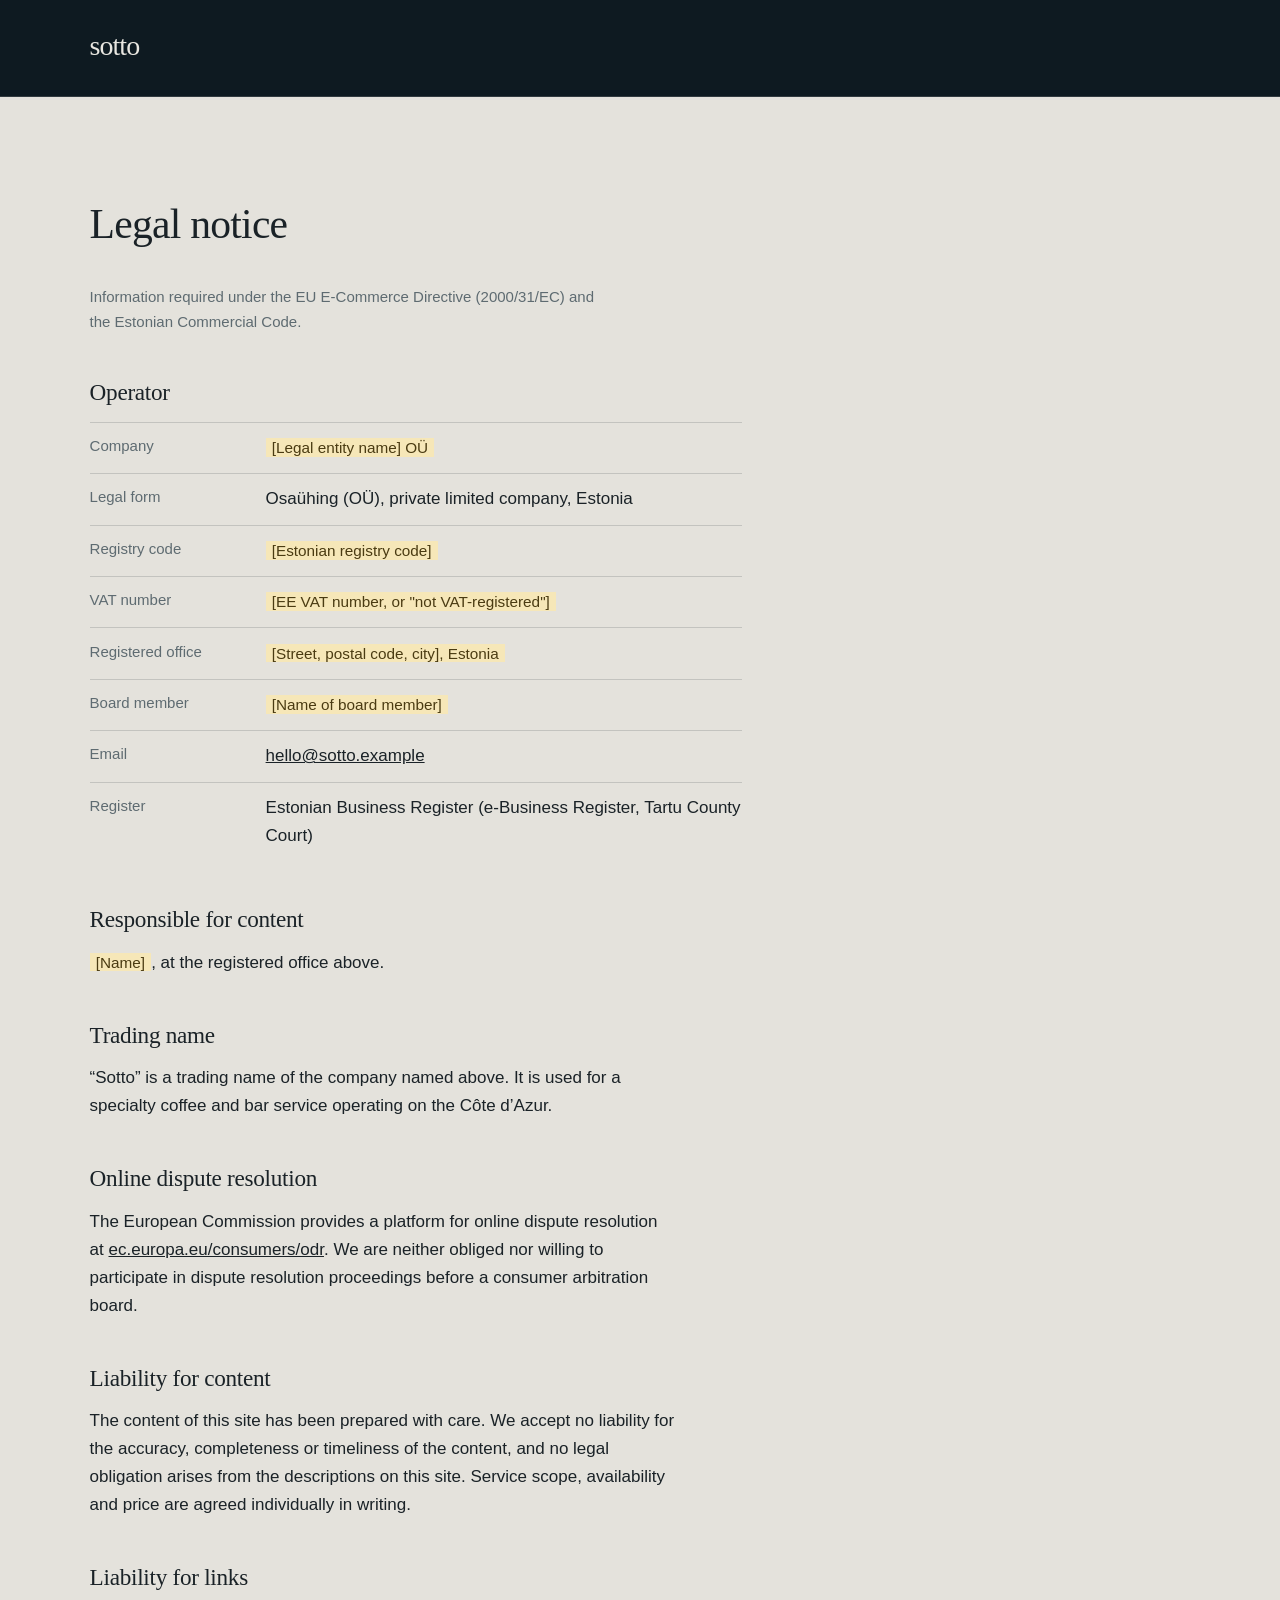
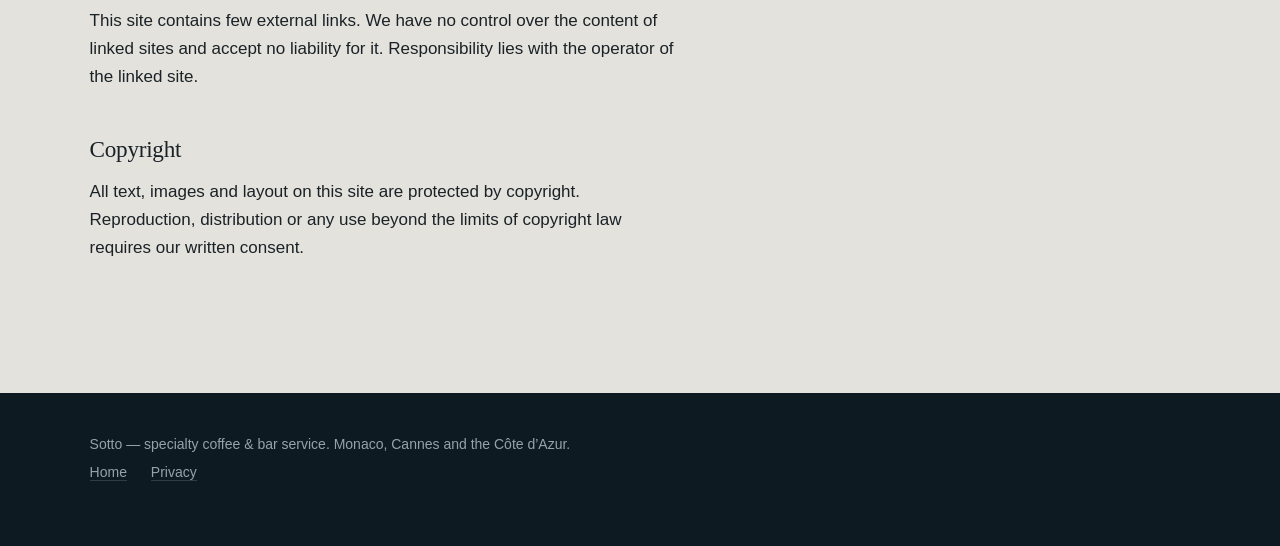
==== legal/index.html @ d457377a "Sotto: static one-page site, ready to deploy Ports the approved sotto.html comp unchanged into a dep" ====
<!DOCTYPE html>
<html lang="en">
<head>
<meta charset="utf-8">
<meta name="viewport" content="width=device-width, initial-scale=1">
<title>Legal notice — Sotto</title>
<meta name="description" content="Legal notice and company information for Sotto, specialty coffee and bar service.">
<link rel="canonical" href="https://sotto.services/legal/">
<meta name="robots" content="noindex, follow">
<meta name="theme-color" content="#0E1A21">
<link rel="icon" href="/assets/favicon.svg" type="image/svg+xml">
<link rel="apple-touch-icon" href="/assets/apple-touch-icon.png">
<link rel="preload" href="/fonts/schibsted-grotesk-latin.woff2" as="font" type="font/woff2" crossorigin>
<link rel="stylesheet" href="/assets/page.css">
</head>
<body>

<div class="topbar"><a href="/">sotto</a></div>

<main>
  <h1>Legal notice</h1>
  <p class="updated">Information required under the EU E-Commerce Directive (2000/31/EC) and the Estonian Commercial Code.</p>

  <h2>Operator</h2>
  <dl class="facts">
    <dt>Company</dt><dd><span class="todo">[Legal entity name] OÜ</span></dd>
    <dt>Legal form</dt><dd>Osaühing (OÜ), private limited company, Estonia</dd>
    <dt>Registry code</dt><dd><span class="todo">[Estonian registry code]</span></dd>
    <dt>VAT number</dt><dd><span class="todo">[EE VAT number, or "not VAT-registered"]</span></dd>
    <dt>Registered office</dt><dd><span class="todo">[Street, postal code, city], Estonia</span></dd>
    <dt>Board member</dt><dd><span class="todo">[Name of board member]</span></dd>
    <dt>Email</dt><dd><a href="mailto:hello@sotto.example">hello@sotto.example</a></dd>
    <dt>Register</dt><dd>Estonian Business Register (e-Business Register, Tartu County Court)</dd>
  </dl>

  <h2>Responsible for content</h2>
  <p><span class="todo">[Name]</span>, at the registered office above.</p>

  <h2>Trading name</h2>
  <p>&ldquo;Sotto&rdquo; is a trading name of the company named above. It is used for a specialty coffee and bar service operating on the Côte d&rsquo;Azur.</p>

  <h2>Online dispute resolution</h2>
  <p>The European Commission provides a platform for online dispute resolution at
    <a href="https://ec.europa.eu/consumers/odr/" rel="noopener">ec.europa.eu/consumers/odr</a>.
    We are neither obliged nor willing to participate in dispute resolution proceedings
    before a consumer arbitration board.</p>

  <h2>Liability for content</h2>
  <p>The content of this site has been prepared with care. We accept no liability for the
    accuracy, completeness or timeliness of the content, and no legal obligation arises
    from the descriptions on this site. Service scope, availability and price are agreed
    individually in writing.</p>

  <h2>Liability for links</h2>
  <p>This site contains few external links. We have no control over the content of linked
    sites and accept no liability for it. Responsibility lies with the operator of the
    linked site.</p>

  <h2>Copyright</h2>
  <p>All text, images and layout on this site are protected by copyright. Reproduction,
    distribution or any use beyond the limits of copyright law requires our written consent.</p>
</main>

<footer>
  <p>Sotto — specialty coffee &amp; bar service. Monaco, Cannes and the Côte d&rsquo;Azur.</p>
  <p class="legal-links">
    <a href="/">Home</a>
    <a href="/privacy/">Privacy</a>
  </p>
</footer>

</body>
</html>
---- assets/page.css ----
/* Sotto — shared styles for the legal subpages.
   Same tokens and type as index.html; nothing new is invented here. */
@font-face{
  font-family:'Newsreader';font-style:normal;font-weight:200 400;font-display:swap;
  src:url('/fonts/newsreader-latin.woff2') format('woff2');
  unicode-range:U+0000-00FF,U+0131,U+0152-0153,U+02BB-02BC,U+02C6,U+02DA,U+02DC,U+0304,U+0308,U+0329,U+2000-206F,U+20AC,U+2122,U+2191,U+2193,U+2212,U+2215,U+FEFF,U+FFFD;
}
@font-face{
  font-family:'Newsreader';font-style:normal;font-weight:200 400;font-display:swap;
  src:url('/fonts/newsreader-latin-ext.woff2') format('woff2');
  unicode-range:U+0100-02BA,U+02BD-02C5,U+02C7-02CC,U+02CE-02D7,U+02DD-02FF,U+0304,U+0308,U+0329,U+1D00-1DBF,U+1E00-1E9F,U+1EF2-1EFF,U+2020,U+20A0-20AB,U+20AD-20C0,U+2113,U+2C60-2C7F,U+A720-A7FF;
}
@font-face{
  font-family:'Schibsted Grotesk';font-style:normal;font-weight:400 500;font-display:swap;
  src:url('/fonts/schibsted-grotesk-latin.woff2') format('woff2');
  unicode-range:U+0000-00FF,U+0131,U+0152-0153,U+02BB-02BC,U+02C6,U+02DA,U+02DC,U+0304,U+0308,U+0329,U+2000-206F,U+20AC,U+2122,U+2191,U+2193,U+2212,U+2215,U+FEFF,U+FFFD;
}
@font-face{
  font-family:'Schibsted Grotesk';font-style:normal;font-weight:400 500;font-display:swap;
  src:url('/fonts/schibsted-grotesk-latin-ext.woff2') format('woff2');
  unicode-range:U+0100-02BA,U+02BD-02C5,U+02C7-02CC,U+02CE-02D7,U+02DD-02FF,U+0304,U+0308,U+0329,U+1D00-1DBF,U+1E00-1E9F,U+1EF2-1EFF,U+2020,U+20A0-20AB,U+20AD-20C0,U+2113,U+2C60-2C7F,U+A720-A7FF;
}

:root{
  --night:#0E1A21;
  --paper:#E4E2DC;
  --light-ink:#1A2227;
  --light-mute:#5E6B71;
  --dark-ink:#E9E7E1;
  --dark-mute:#94A3AA;
  --rule-light:rgba(26,34,39,.16);
  --rule-dark:rgba(233,231,225,.16);
  --serif:"Newsreader",Georgia,"Times New Roman",serif;
  --sans:"Schibsted Grotesk","Helvetica Neue",Arial,sans-serif;
  --pad:clamp(1.5rem,7vw,7rem);
}

*{box-sizing:border-box}
html{-webkit-text-size-adjust:100%}
body{
  margin:0;
  background:var(--paper);
  color:var(--light-ink);
  font-family:var(--sans);
  font-size:17px;
  line-height:1.65;
  -webkit-font-smoothing:antialiased;
}

.topbar{
  padding:2rem var(--pad);
  background:var(--night);
  border-bottom:1px solid var(--rule-dark);
}
.topbar a{
  font-family:var(--serif);
  font-weight:200;
  font-size:1.75rem;
  letter-spacing:-.035em;
  color:var(--dark-ink);
  text-decoration:none;
  line-height:1;
}

main{padding:clamp(3.5rem,9vw,6.5rem) var(--pad) clamp(4rem,10vw,7rem);max-width:52rem}

h1{
  font-family:var(--serif);
  font-weight:300;
  font-size:clamp(1.9rem,4.5vw,2.6rem);
  line-height:1.15;
  letter-spacing:-.018em;
  margin:0 0 2.25rem;
}
h2{
  font-family:var(--serif);
  font-weight:300;
  font-size:clamp(1.2rem,2.6vw,1.45rem);
  line-height:1.25;
  letter-spacing:-.012em;
  margin:2.75rem 0 .9rem;
}
p,li{max-width:62ch}
p{margin:0 0 1.15rem}
ul{padding-left:1.15rem;margin:0 0 1.15rem}
li{margin-bottom:.4rem}
.mute{color:var(--light-mute)}
.updated{font-size:.9375rem;color:var(--light-mute);margin-bottom:2.5rem}

dl.facts{margin:0;display:grid;grid-template-columns:11rem 1fr;max-width:46rem}
dl.facts dt{padding:.7rem 0;border-top:1px solid var(--rule-light);color:var(--light-mute);font-size:.9375rem}
dl.facts dd{padding:.7rem 0;margin:0;border-top:1px solid var(--rule-light)}
@media (max-width:32rem){
  dl.facts{grid-template-columns:1fr}
  dl.facts dd{border-top:0;padding-top:0;padding-bottom:.9rem}
}

/* Unfilled launch-blocking values. Deliberately loud so they cannot ship unnoticed. */
.todo{
  background:#F6E7B8;
  color:#4A3B12;
  padding:.05em .4em;
  font-family:var(--sans);
  font-size:.9em;
}

a{color:inherit}
a:focus-visible{outline:2px solid currentColor;outline-offset:4px}

footer{
  padding:2.5rem var(--pad) 3.5rem;
  background:var(--night);
  color:var(--dark-mute);
  font-size:.875rem;
}
footer p{margin:0 0 .35rem;max-width:none}
footer a{color:inherit;text-decoration:none;border-bottom:1px solid var(--rule-dark)}
footer a:hover,footer a:focus-visible{color:var(--dark-ink);border-bottom-color:var(--dark-ink)}
.legal-links a + a{margin-left:1.25rem}
@media (prefers-reduced-motion:reduce){*{transition:none!important;animation:none!important}}
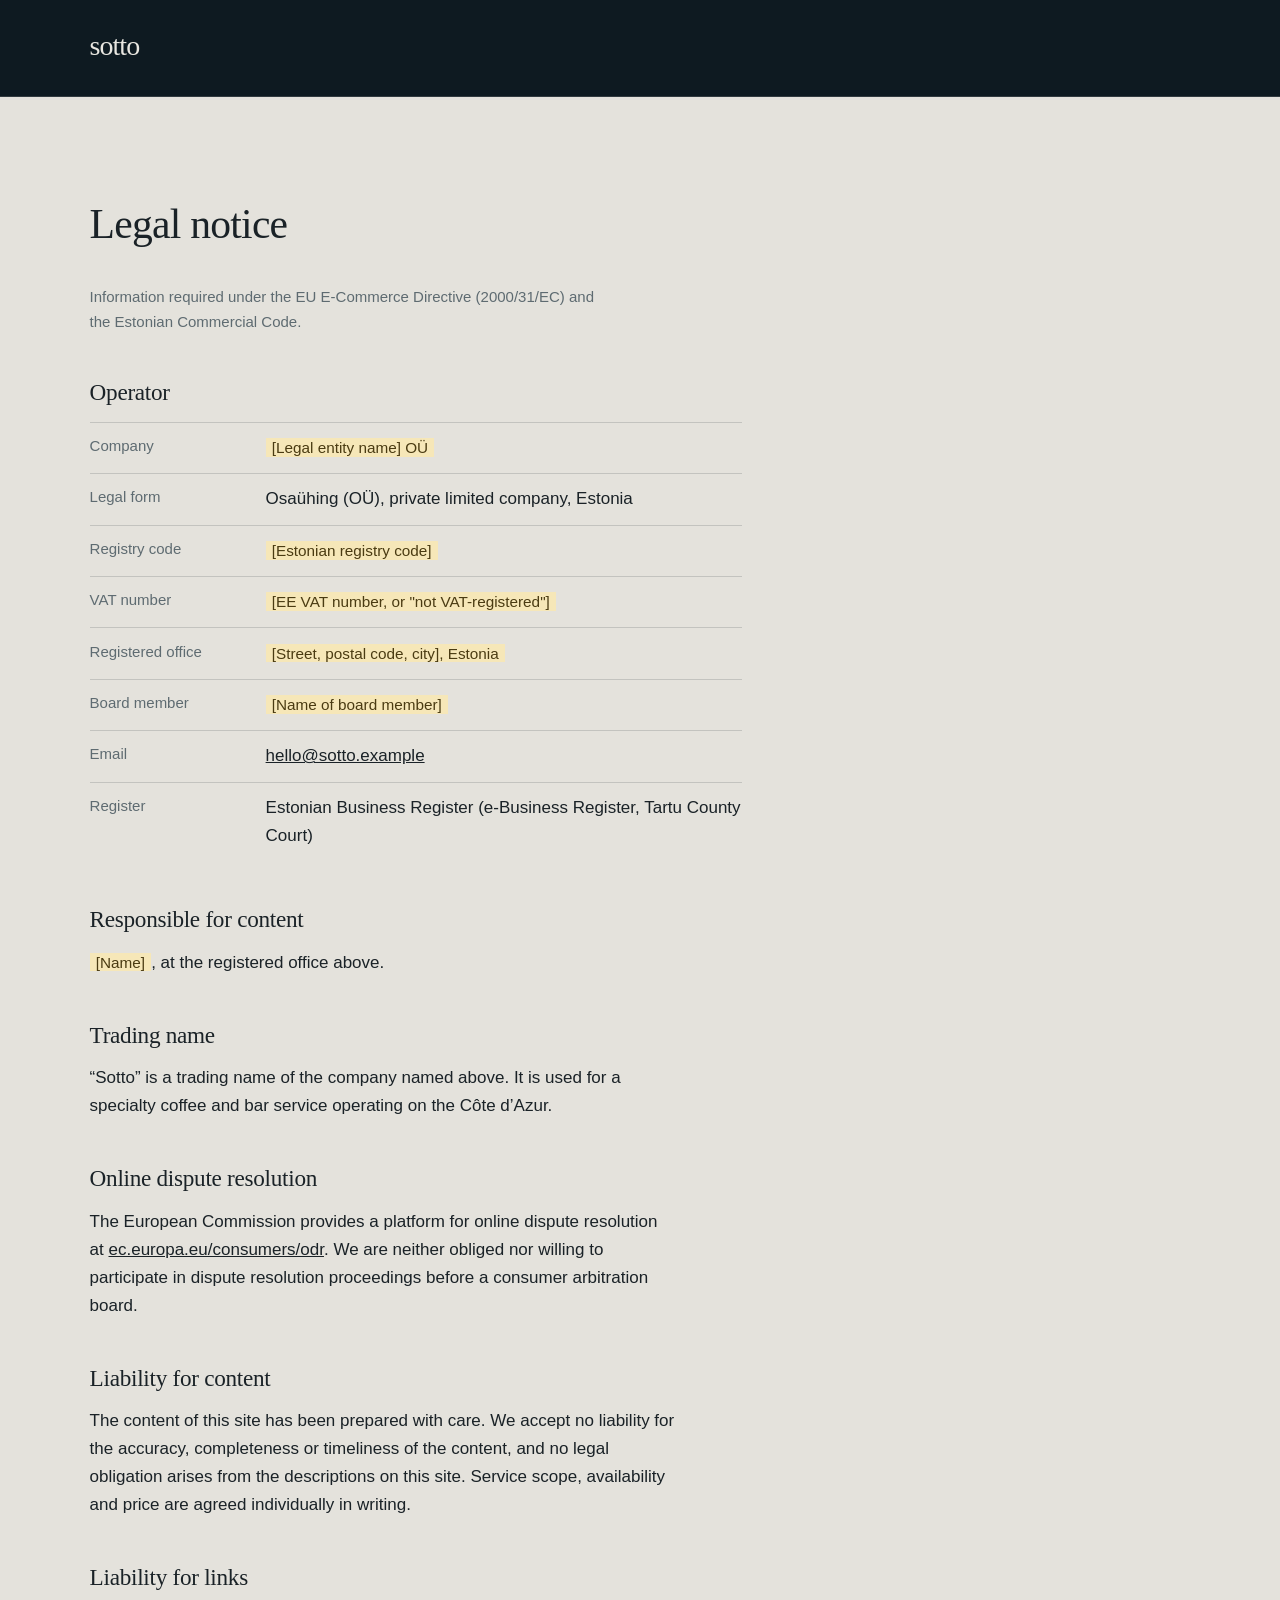
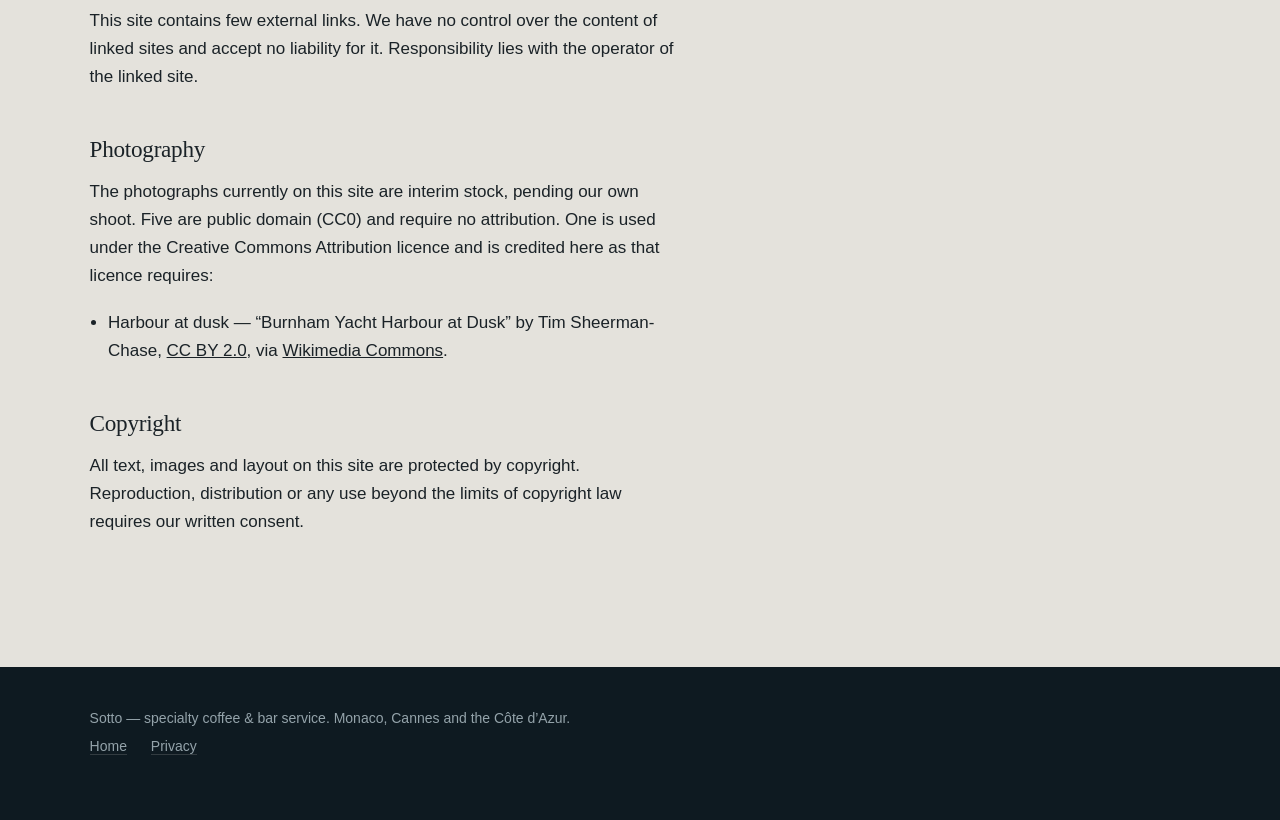
==== commit 3c559075: "Add interim photography to all six slots WebP with a JPEG fallback, selected per browser by image-se" ====
--- a/legal/index.html
+++ b/legal/index.html
@@ -56,6 +56,16 @@
     sites and accept no liability for it. Responsibility lies with the operator of the
     linked site.</p>
 
+  <h2>Photography</h2>
+  <p>The photographs currently on this site are interim stock, pending our own shoot.
+    Five are public domain (CC0) and require no attribution. One is used under the
+    Creative Commons Attribution licence and is credited here as that licence requires:</p>
+  <ul>
+    <li>Harbour at dusk — &ldquo;Burnham Yacht Harbour at Dusk&rdquo; by Tim Sheerman-Chase,
+      <a href="https://creativecommons.org/licenses/by/2.0/" rel="noopener nofollow">CC BY 2.0</a>,
+      via <a href="https://commons.wikimedia.org/w/index.php?curid=119362507" rel="noopener nofollow">Wikimedia Commons</a>.</li>
+  </ul>
+
   <h2>Copyright</h2>
   <p>All text, images and layout on this site are protected by copyright. Reproduction,
     distribution or any use beyond the limits of copyright law requires our written consent.</p>
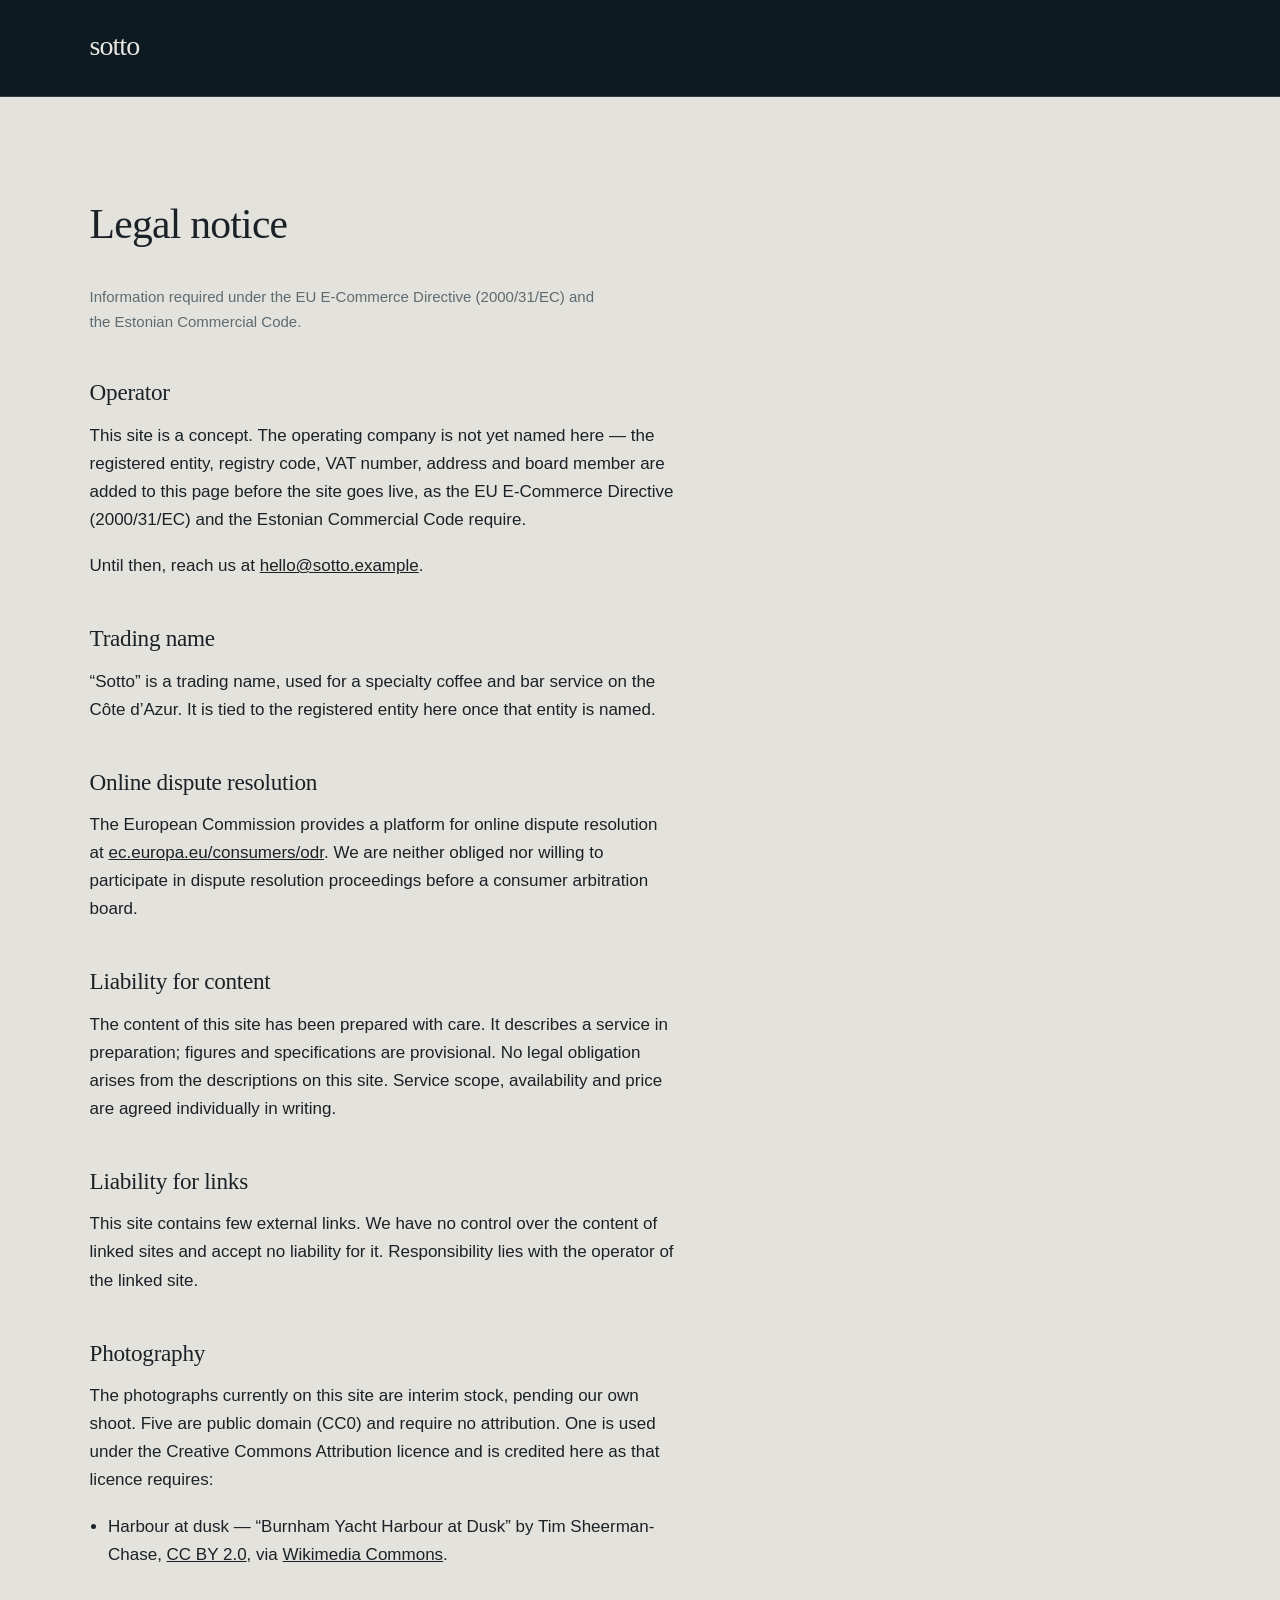
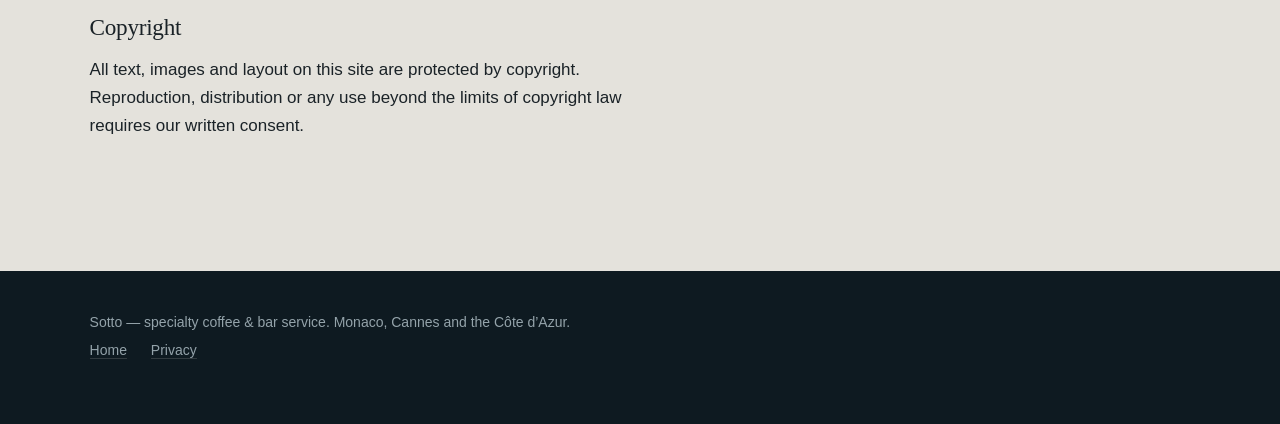
==== commit ee13a97e: "Drop the OU placeholders: the site is a concept, not a launch The legal notice and privacy policy no" ====
--- a/legal/index.html
+++ b/legal/index.html
@@ -22,22 +22,15 @@
   <p class="updated">Information required under the EU E-Commerce Directive (2000/31/EC) and the Estonian Commercial Code.</p>
 
   <h2>Operator</h2>
-  <dl class="facts">
-    <dt>Company</dt><dd><span class="todo">[Legal entity name] OÜ</span></dd>
-    <dt>Legal form</dt><dd>Osaühing (OÜ), private limited company, Estonia</dd>
-    <dt>Registry code</dt><dd><span class="todo">[Estonian registry code]</span></dd>
-    <dt>VAT number</dt><dd><span class="todo">[EE VAT number, or "not VAT-registered"]</span></dd>
-    <dt>Registered office</dt><dd><span class="todo">[Street, postal code, city], Estonia</span></dd>
-    <dt>Board member</dt><dd><span class="todo">[Name of board member]</span></dd>
-    <dt>Email</dt><dd><a href="mailto:hello@sotto.example">hello@sotto.example</a></dd>
-    <dt>Register</dt><dd>Estonian Business Register (e-Business Register, Tartu County Court)</dd>
-  </dl>
-
-  <h2>Responsible for content</h2>
-  <p><span class="todo">[Name]</span>, at the registered office above.</p>
+  <p>This site is a concept. The operating company is not yet named here — the registered
+    entity, registry code, VAT number, address and board member are added to this page
+    before the site goes live, as the EU E-Commerce Directive (2000/31/EC) and the
+    Estonian Commercial Code require.</p>
+  <p>Until then, reach us at <a href="mailto:hello@sotto.example">hello@sotto.example</a>.</p>
 
   <h2>Trading name</h2>
-  <p>&ldquo;Sotto&rdquo; is a trading name of the company named above. It is used for a specialty coffee and bar service operating on the Côte d&rsquo;Azur.</p>
+  <p>&ldquo;Sotto&rdquo; is a trading name, used for a specialty coffee and bar service on the
+    Côte d&rsquo;Azur. It is tied to the registered entity here once that entity is named.</p>
 
   <h2>Online dispute resolution</h2>
   <p>The European Commission provides a platform for online dispute resolution at
@@ -46,8 +39,8 @@
     before a consumer arbitration board.</p>
 
   <h2>Liability for content</h2>
-  <p>The content of this site has been prepared with care. We accept no liability for the
-    accuracy, completeness or timeliness of the content, and no legal obligation arises
+  <p>The content of this site has been prepared with care. It describes a service in
+    preparation; figures and specifications are provisional. No legal obligation arises
     from the descriptions on this site. Service scope, availability and price are agreed
     individually in writing.</p>
 
--- a/assets/page.css
+++ b/assets/page.css
@@ -87,6 +87,7 @@
 .mute{color:var(--light-mute)}
 .updated{font-size:.9375rem;color:var(--light-mute);margin-bottom:2.5rem}
 
+/* Unused while the site is a concept; the operator details return to it. */
 dl.facts{margin:0;display:grid;grid-template-columns:11rem 1fr;max-width:46rem}
 dl.facts dt{padding:.7rem 0;border-top:1px solid var(--rule-light);color:var(--light-mute);font-size:.9375rem}
 dl.facts dd{padding:.7rem 0;margin:0;border-top:1px solid var(--rule-light)}
@@ -95,14 +96,6 @@
   dl.facts dd{border-top:0;padding-top:0;padding-bottom:.9rem}
 }
 
-/* Unfilled launch-blocking values. Deliberately loud so they cannot ship unnoticed. */
-.todo{
-  background:#F6E7B8;
-  color:#4A3B12;
-  padding:.05em .4em;
-  font-family:var(--sans);
-  font-size:.9em;
-}
 
 a{color:inherit}
 a:focus-visible{outline:2px solid currentColor;outline-offset:4px}
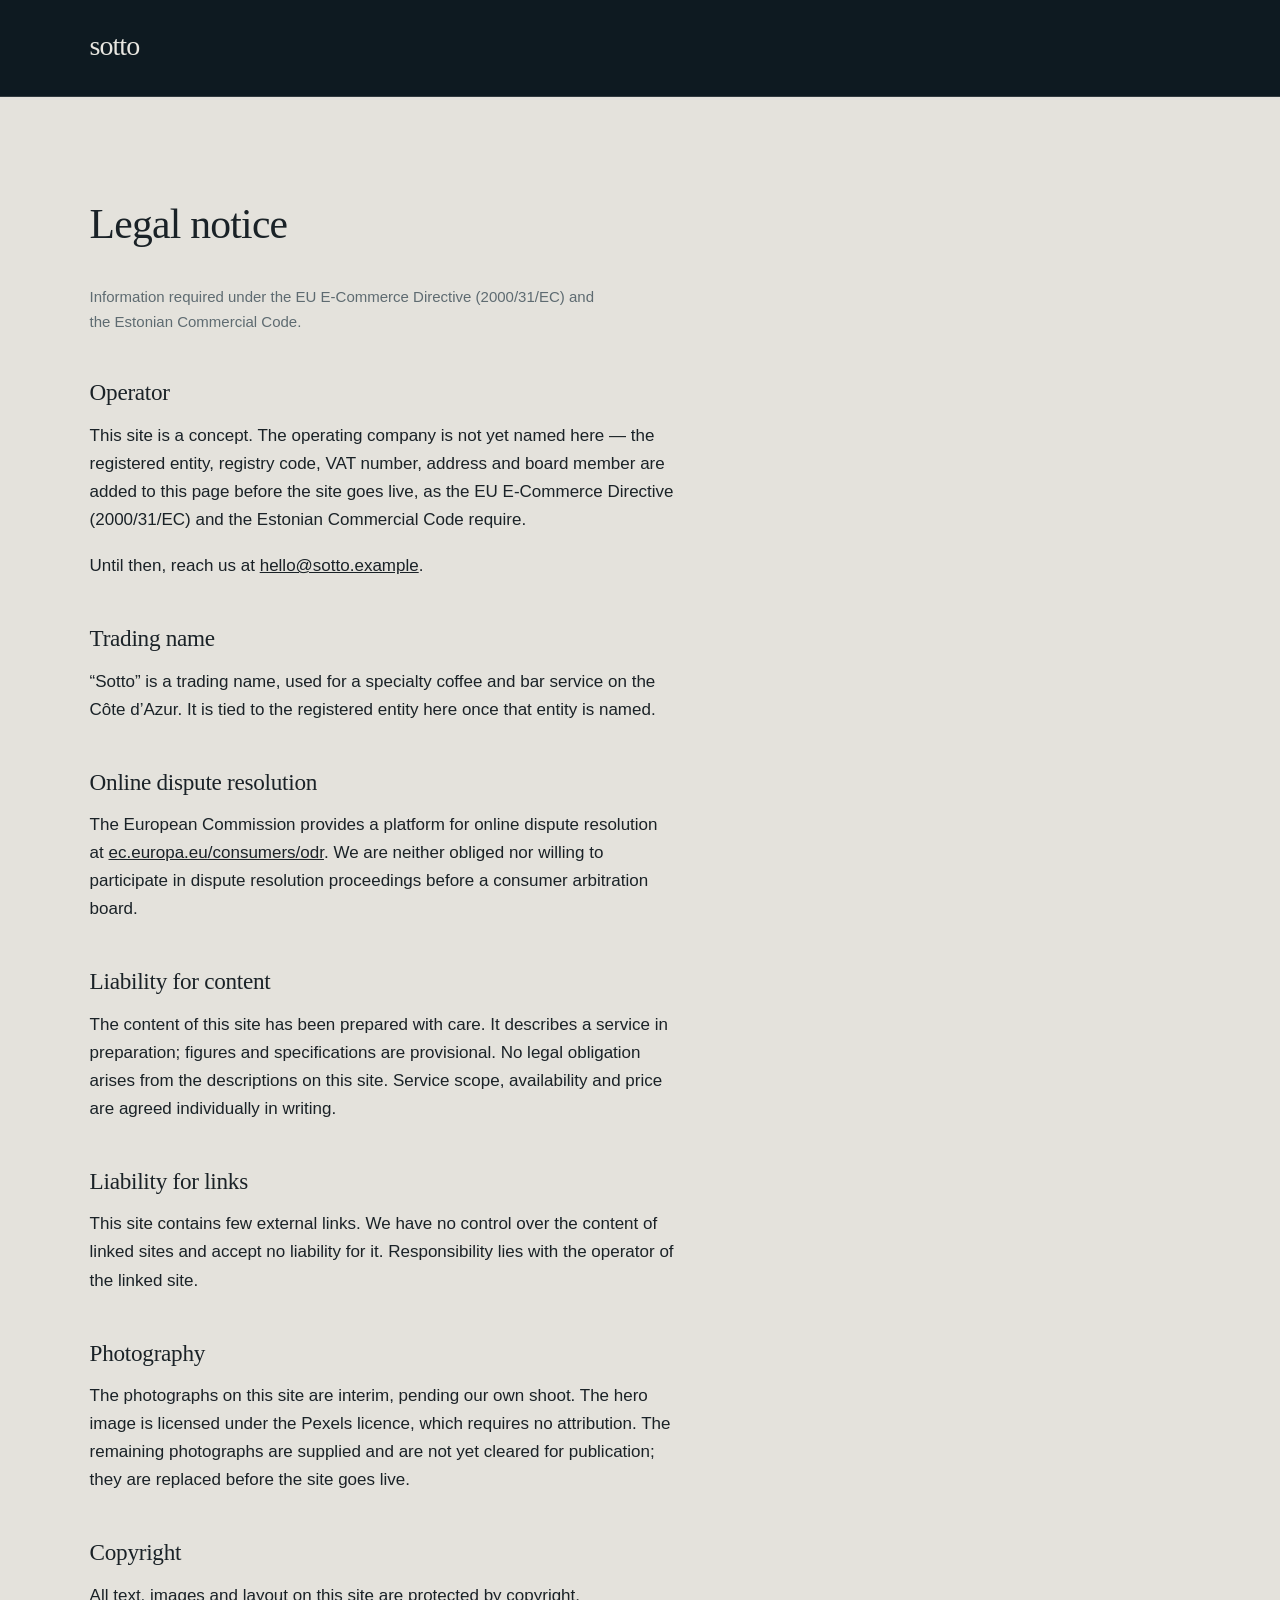
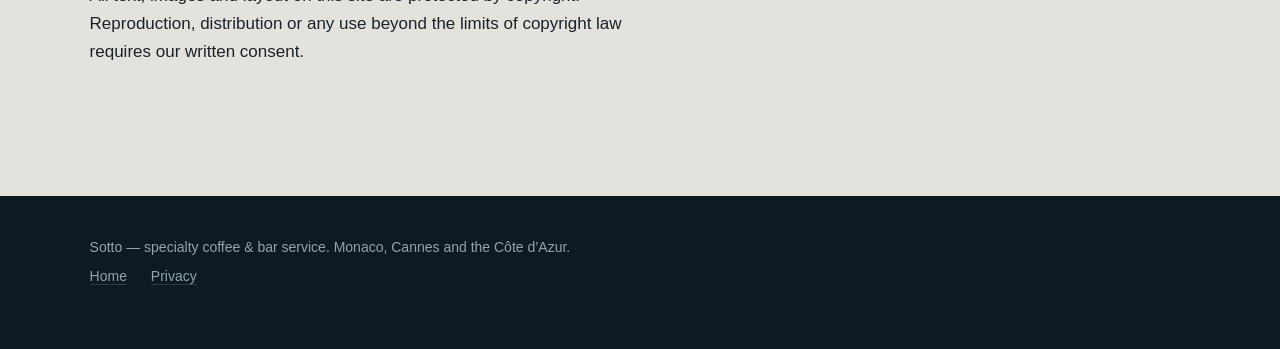
==== commit 8baeb404: "New hero, client's espresso martinis, coffee-machine band removed Hero is now open water at night (P" ====
--- a/legal/index.html
+++ b/legal/index.html
@@ -50,14 +50,10 @@
     linked site.</p>
 
   <h2>Photography</h2>
-  <p>The photographs currently on this site are interim stock, pending our own shoot.
-    Five are public domain (CC0) and require no attribution. One is used under the
-    Creative Commons Attribution licence and is credited here as that licence requires:</p>
-  <ul>
-    <li>Harbour at dusk — &ldquo;Burnham Yacht Harbour at Dusk&rdquo; by Tim Sheerman-Chase,
-      <a href="https://creativecommons.org/licenses/by/2.0/" rel="noopener nofollow">CC BY 2.0</a>,
-      via <a href="https://commons.wikimedia.org/w/index.php?curid=119362507" rel="noopener nofollow">Wikimedia Commons</a>.</li>
-  </ul>
+  <p>The photographs on this site are interim, pending our own shoot. The hero image is
+    licensed under the Pexels licence, which requires no attribution. The remaining
+    photographs are supplied and are not yet cleared for publication; they are replaced
+    before the site goes live.</p>
 
   <h2>Copyright</h2>
   <p>All text, images and layout on this site are protected by copyright. Reproduction,
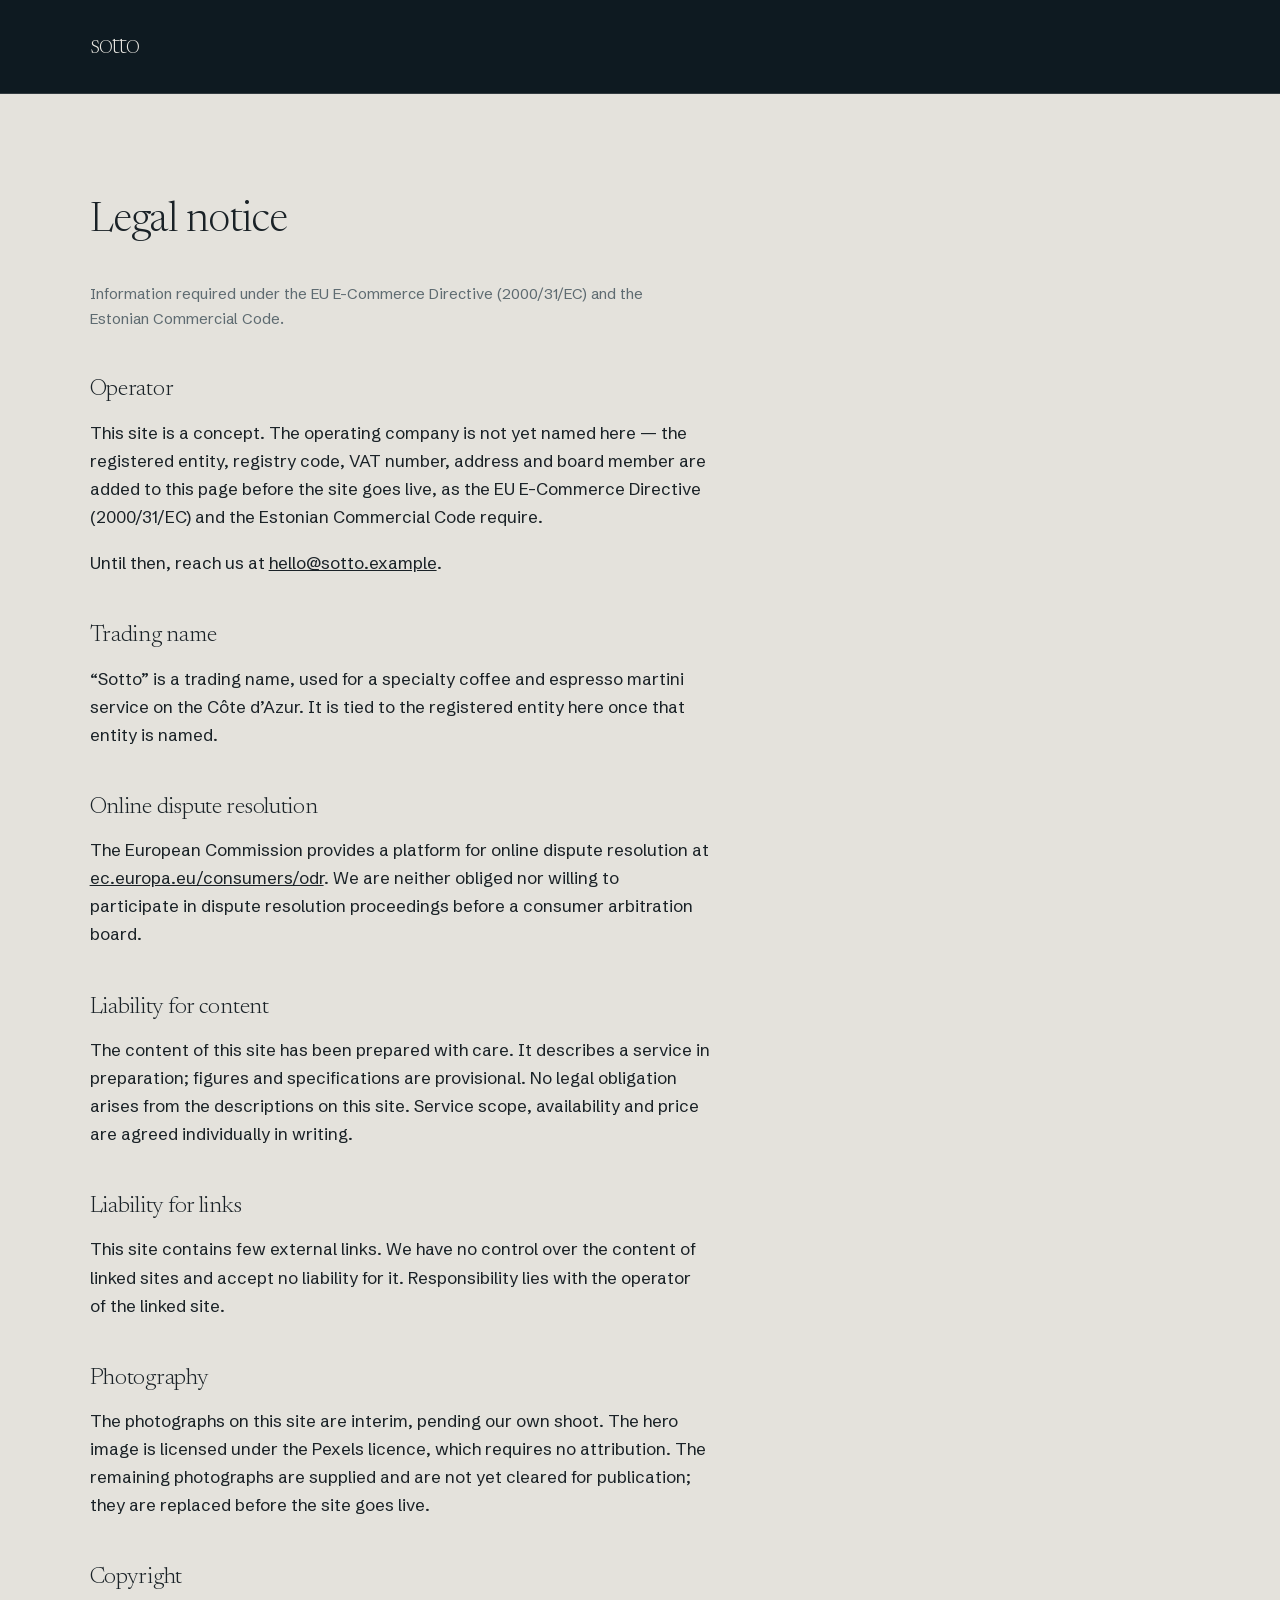
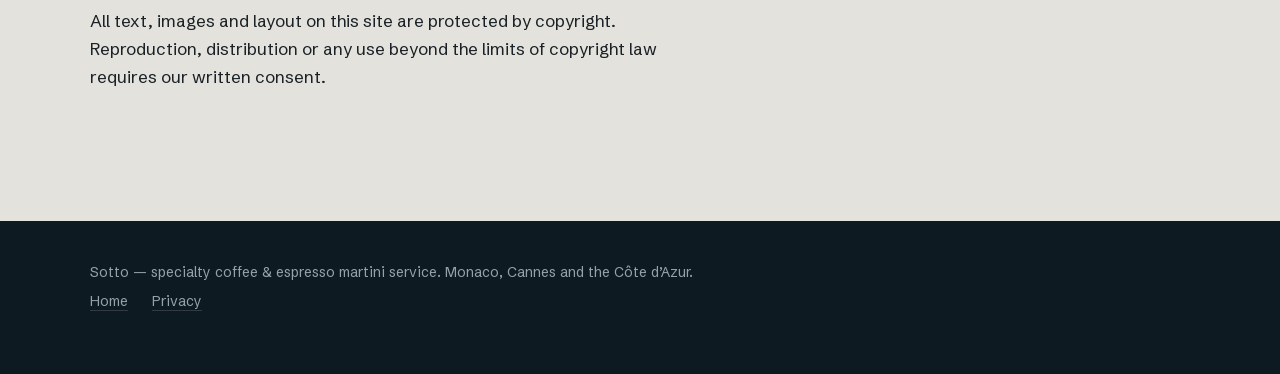
==== commit 41e61bf4: "Descriptor, second hero line, paired sections, sharper band Descriptor is now "Specialty coffee & es" ====
--- a/legal/index.html
+++ b/legal/index.html
@@ -4,7 +4,7 @@
 <meta charset="utf-8">
 <meta name="viewport" content="width=device-width, initial-scale=1">
 <title>Legal notice — Sotto</title>
-<meta name="description" content="Legal notice and company information for Sotto, specialty coffee and bar service.">
+<meta name="description" content="Legal notice and company information for Sotto, specialty coffee and espresso martini service.">
 <link rel="canonical" href="https://sotto.services/legal/">
 <meta name="robots" content="noindex, follow">
 <meta name="theme-color" content="#0E1A21">
@@ -29,7 +29,7 @@
   <p>Until then, reach us at <a href="mailto:hello@sotto.example">hello@sotto.example</a>.</p>
 
   <h2>Trading name</h2>
-  <p>&ldquo;Sotto&rdquo; is a trading name, used for a specialty coffee and bar service on the
+  <p>&ldquo;Sotto&rdquo; is a trading name, used for a specialty coffee and espresso martini service on the
     Côte d&rsquo;Azur. It is tied to the registered entity here once that entity is named.</p>
 
   <h2>Online dispute resolution</h2>
@@ -61,7 +61,7 @@
 </main>
 
 <footer>
-  <p>Sotto — specialty coffee &amp; bar service. Monaco, Cannes and the Côte d&rsquo;Azur.</p>
+  <p>Sotto — specialty coffee &amp; espresso martini service. Monaco, Cannes and the Côte d&rsquo;Azur.</p>
   <p class="legal-links">
     <a href="/">Home</a>
     <a href="/privacy/">Privacy</a>
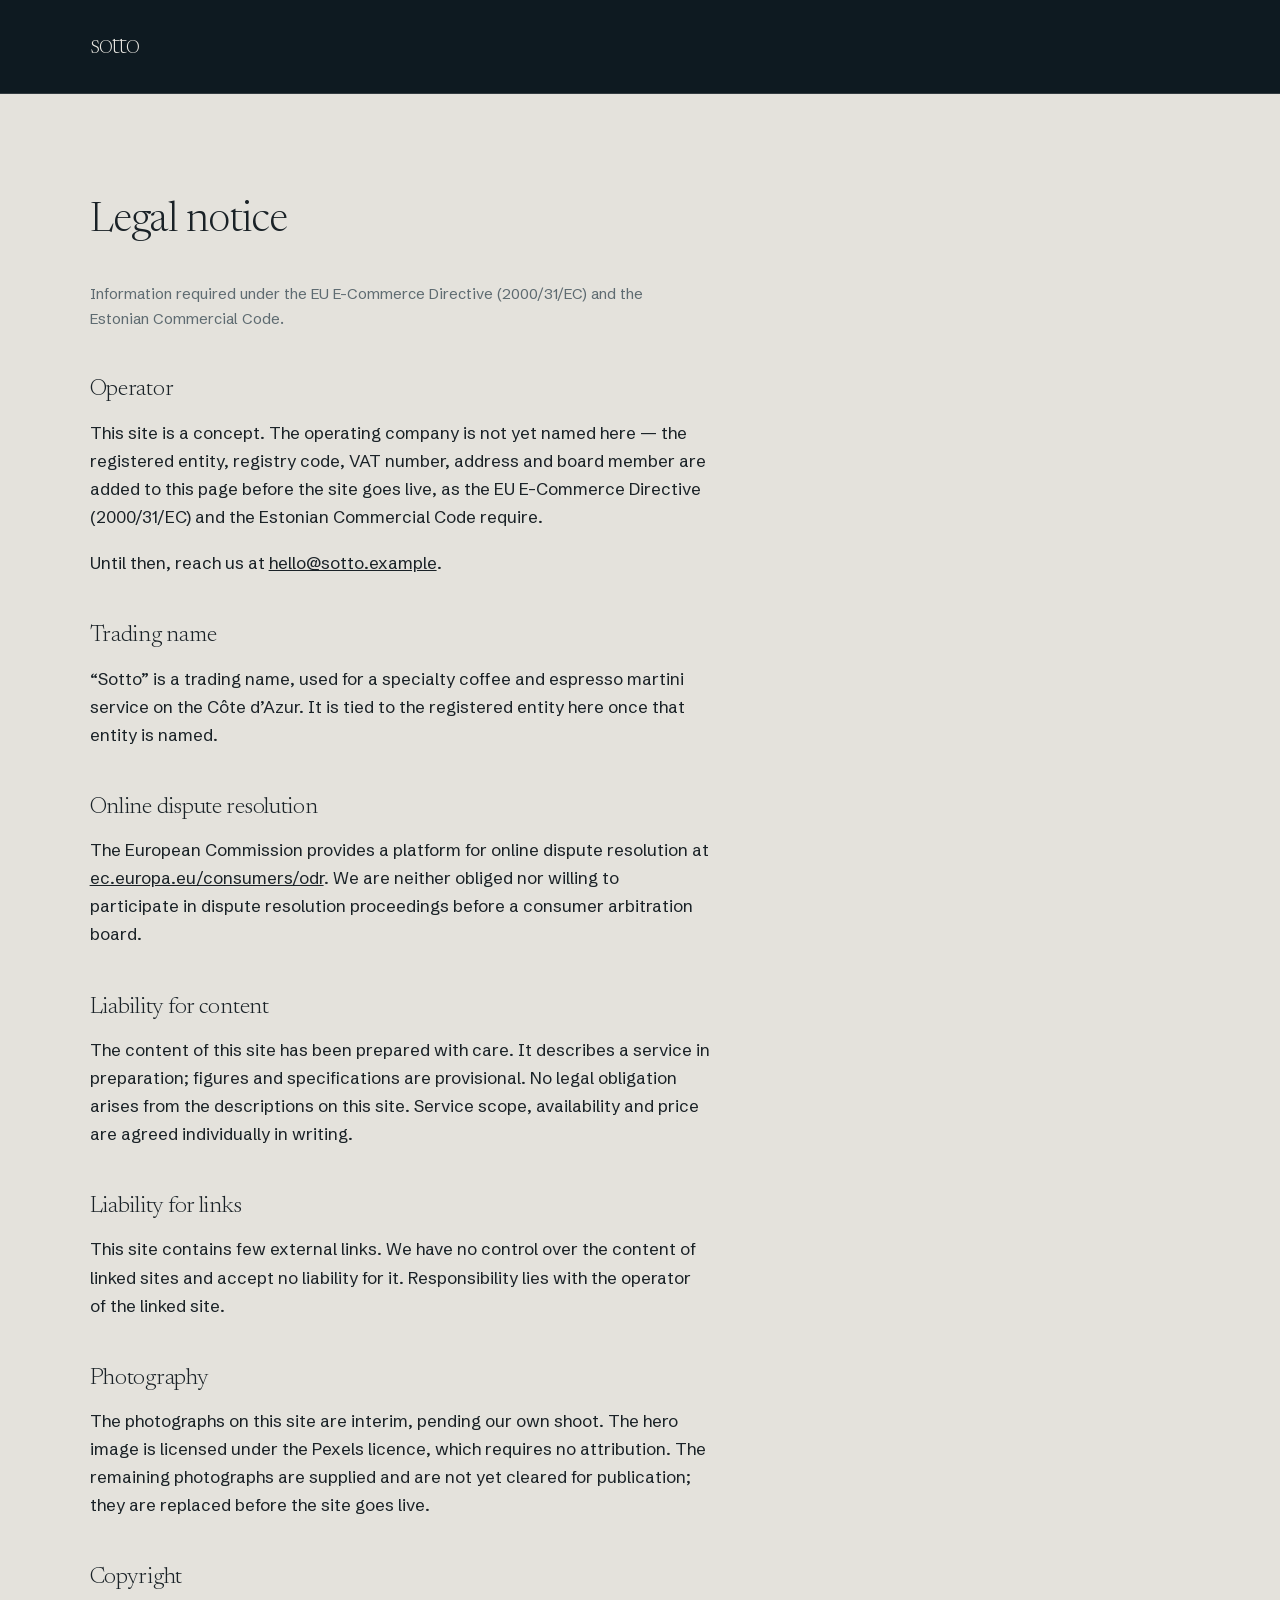
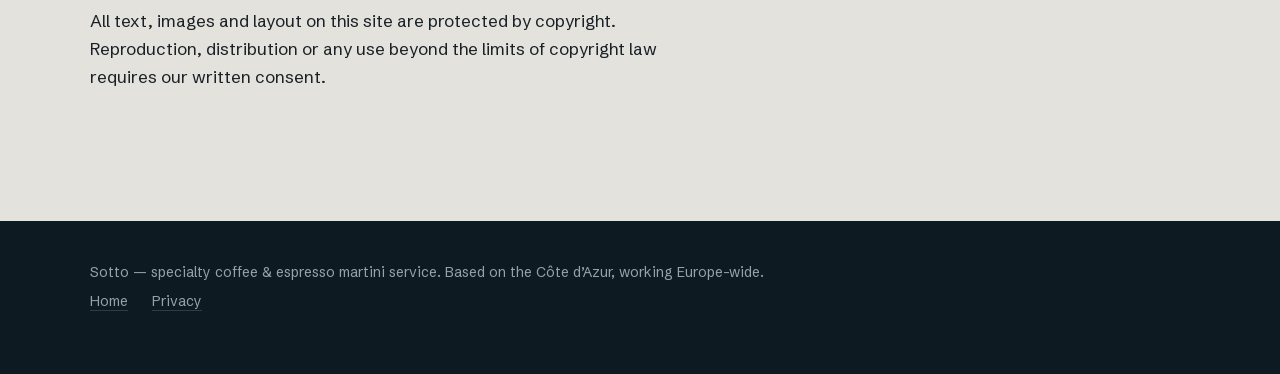
==== commit 5938d89f: "Rebuild the hero: claim leads, wordmark steps back Four corners on the Monaco photograph. The wordma" ====
--- a/legal/index.html
+++ b/legal/index.html
@@ -61,7 +61,7 @@
 </main>
 
 <footer>
-  <p>Sotto — specialty coffee &amp; espresso martini service. Monaco, Cannes and the Côte d&rsquo;Azur.</p>
+  <p>Sotto — specialty coffee &amp; espresso martini service. Based on the Côte d&rsquo;Azur, working Europe-wide.</p>
   <p class="legal-links">
     <a href="/">Home</a>
     <a href="/privacy/">Privacy</a>
